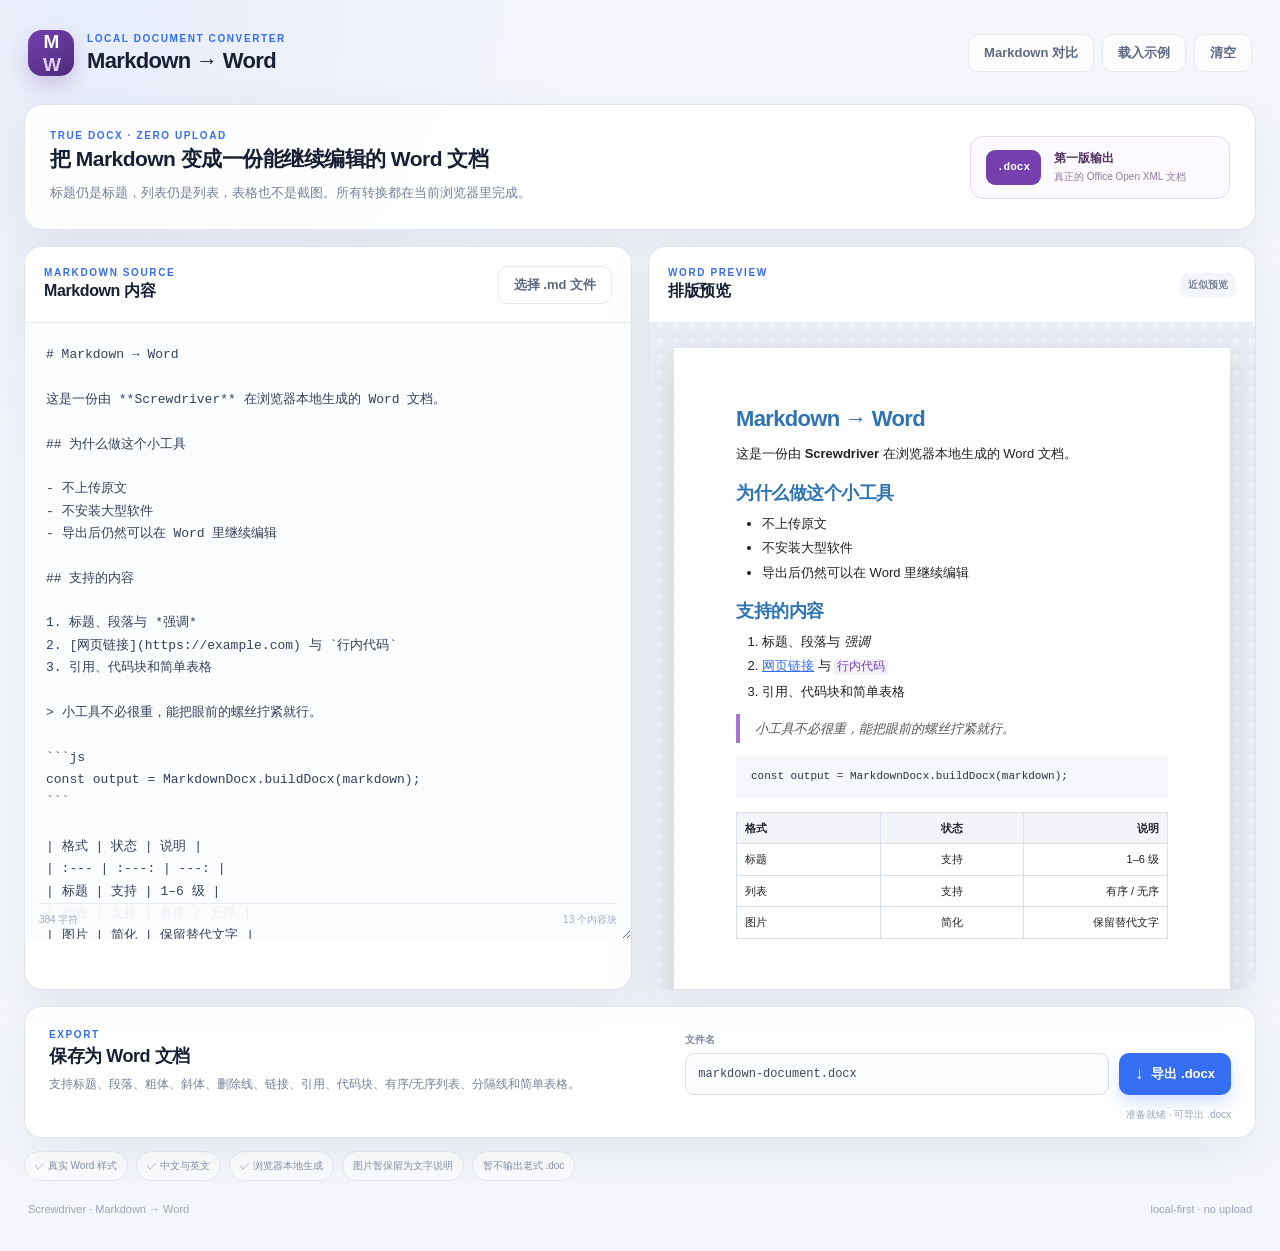
==== md-to-docx.html @ a99103b9 "Add local Markdown to Word converter Co-authored-by: OpenAI Codex <codex@openai.com>" ====
<!doctype html>
<html lang="zh-CN">
  <head>
    <meta charset="UTF-8" />
    <meta name="viewport" content="width=device-width, initial-scale=1.0" />
    <meta name="theme-color" content="#f5f7fb" />
    <title>Markdown → Word · Screwdriver</title>
    <link rel="stylesheet" href="styles.css" />
  </head>
  <body>
    <div class="app-shell converter-shell">
      <header class="topbar">
        <div class="brand-block">
          <div class="brand-mark brand-mark-docx" aria-hidden="true">M<span>W</span></div>
          <div>
            <p class="eyebrow">LOCAL DOCUMENT CONVERTER</p>
            <h1>Markdown → Word</h1>
          </div>
        </div>
        <nav class="topbar-actions" aria-label="工具切换">
          <a class="button button-quiet" href="index.html">Markdown 对比</a>
          <button class="button button-quiet" id="load-converter-example" type="button">载入示例</button>
          <button class="button button-quiet" id="clear-converter" type="button">清空</button>
        </nav>
      </header>

      <main>
        <section class="converter-intro panel" aria-labelledby="converter-title">
          <div>
            <p class="eyebrow">TRUE DOCX · ZERO UPLOAD</p>
            <h2 id="converter-title">把 Markdown 变成一份能继续编辑的 Word 文档</h2>
            <p class="converter-lead">标题仍是标题，列表仍是列表，表格也不是截图。所有转换都在当前浏览器里完成。</p>
          </div>
          <div class="format-note" aria-label="输出格式说明">
            <span class="format-badge">.docx</span>
            <div><strong>第一版输出</strong><span>真正的 Office Open XML 文档</span></div>
          </div>
        </section>

        <section class="converter-workspace">
          <article class="converter-editor panel" aria-labelledby="markdown-input-title">
            <div class="converter-card-heading">
              <div>
                <p class="eyebrow">MARKDOWN SOURCE</p>
                <h2 id="markdown-input-title">Markdown 内容</h2>
              </div>
              <label class="button button-quiet file-button" for="markdown-file">选择 .md 文件</label>
              <input id="markdown-file" class="visually-hidden" type="file" accept=".md,.markdown,text/markdown,text/plain" />
            </div>
            <div class="drop-zone" id="markdown-drop-zone">
              <textarea id="markdown-source" spellcheck="false" placeholder="# 文档标题&#10;&#10;粘贴 Markdown，或把 .md 文件拖到这里…"></textarea>
              <div class="editor-meta">
                <span id="markdown-count">0 字符</span>
                <span id="block-count">0 个内容块</span>
              </div>
            </div>
          </article>

          <article class="converter-preview panel" aria-labelledby="word-preview-title">
            <div class="converter-card-heading">
              <div>
                <p class="eyebrow">WORD PREVIEW</p>
                <h2 id="word-preview-title">排版预览</h2>
              </div>
              <span class="preview-label">近似预览</span>
            </div>
            <div class="word-stage">
              <div class="word-page" id="word-preview"></div>
            </div>
          </article>
        </section>

        <section class="export-panel panel" aria-labelledby="export-title">
          <div class="export-copy">
            <p class="eyebrow">EXPORT</p>
            <h2 id="export-title">保存为 Word 文档</h2>
            <p>支持标题、段落、粗体、斜体、删除线、链接、引用、代码块、有序/无序列表、分隔线和简单表格。</p>
          </div>
          <div class="export-controls">
            <label class="filename-field" for="docx-filename">
              <span>文件名</span>
              <input id="docx-filename" type="text" value="markdown-document.docx" autocomplete="off" />
            </label>
            <button class="button button-primary export-button" id="export-docx" type="button">
              <span class="button-icon" aria-hidden="true">↓</span>
              导出 .docx
            </button>
          </div>
          <div class="export-status" id="export-status" role="status" aria-live="polite">准备就绪 · 内容不会上传</div>
        </section>

        <section class="support-strip" aria-label="格式支持范围">
          <span>✓ 真实 Word 样式</span>
          <span>✓ 中文与英文</span>
          <span>✓ 浏览器本地生成</span>
          <span>图片暂保留为文字说明</span>
          <span>暂不输出老式 .doc</span>
        </section>
      </main>

      <footer class="footer">
        <span>Screwdriver · Markdown → Word</span>
        <span>local-first · no upload</span>
      </footer>
    </div>

    <script src="docx-engine.js"></script>
    <script src="md-to-docx.js"></script>
  </body>
</html>
---- styles.css ----
:root {
  --bg: #f4f6fa;
  --panel: #ffffff;
  --ink: #172033;
  --muted: #748097;
  --line: #e5eaf1;
  --line-strong: #d7deea;
  --blue: #356df3;
  --blue-dark: #2454cc;
  --blue-soft: #edf3ff;
  --green: #18875b;
  --green-soft: #e7f8ef;
  --red: #c64c58;
  --red-soft: #fff0f1;
  --review: #7540ae;
  --review-soft: #fbf8ff;
  --review-line: #a875d1;
  --shadow: 0 16px 50px rgba(42, 58, 92, 0.08);
  --radius: 18px;
}

* {
  box-sizing: border-box;
}

html {
  scroll-behavior: smooth;
}

body {
  margin: 0;
  min-width: 320px;
  color: var(--ink);
  background:
    radial-gradient(circle at 8% 0%, rgba(78, 128, 255, 0.08), transparent 30rem),
    var(--bg);
  font-family: Inter, ui-sans-serif, -apple-system, BlinkMacSystemFont, "Segoe UI", "PingFang SC", "Hiragino Sans GB", "Microsoft YaHei", sans-serif;
}

button,
textarea {
  font: inherit;
}

button {
  cursor: pointer;
}

.button {
  text-decoration: none;
}

.app-shell {
  width: min(1440px, calc(100% - 48px));
  margin: 0 auto;
  padding: 28px 0 36px;
}

.topbar,
.section-heading,
.summary-heading,
.diff-heading,
.control-bar,
.editor-card-heading,
.topbar-actions,
.brand-block,
.diff-navigation,
.legend,
.control-group {
  display: flex;
  align-items: center;
}

.topbar {
  justify-content: space-between;
  padding: 2px 4px 28px;
}

.brand-block {
  gap: 13px;
}

.brand-mark {
  display: grid;
  width: 46px;
  height: 46px;
  place-items: center;
  border-radius: 14px;
  color: #fff;
  background: linear-gradient(145deg, #4e81ff, #2f5fdf);
  box-shadow: 0 9px 20px rgba(53, 109, 243, 0.24);
  font-size: 19px;
  font-weight: 800;
  letter-spacing: -0.09em;
}

.brand-mark span {
  margin-left: -2px;
  color: #c8d7ff;
}

.eyebrow {
  margin: 0 0 4px;
  color: var(--blue);
  font-size: 10px;
  font-weight: 800;
  letter-spacing: 0.16em;
}

h1,
h2,
h3,
p {
  margin-top: 0;
}

h1 {
  margin-bottom: 0;
  font-size: 22px;
  letter-spacing: -0.03em;
}

h2 {
  margin-bottom: 0;
  font-size: 18px;
  letter-spacing: -0.025em;
}

h3 {
  margin-bottom: 8px;
  font-size: 17px;
}

.topbar-actions {
  gap: 8px;
}

.button {
  display: inline-flex;
  align-items: center;
  justify-content: center;
  gap: 8px;
  min-height: 38px;
  padding: 0 15px;
  border: 1px solid transparent;
  border-radius: 10px;
  font-size: 13px;
  font-weight: 700;
  transition: 160ms ease;
}

.button-quiet {
  color: #5d6a82;
  background: rgba(255, 255, 255, 0.72);
  border-color: var(--line);
}

.button-quiet:hover {
  color: var(--blue-dark);
  border-color: #bed0fa;
  background: #fff;
}

.button-primary {
  color: #fff;
  background: var(--blue);
  box-shadow: 0 7px 15px rgba(53, 109, 243, 0.22);
}

.button-primary:hover {
  background: var(--blue-dark);
  transform: translateY(-1px);
}

.button-icon {
  font-size: 17px;
  line-height: 0;
}

.panel {
  border: 1px solid rgba(215, 222, 234, 0.8);
  border-radius: var(--radius);
  background: rgba(255, 255, 255, 0.92);
  box-shadow: var(--shadow);
}

.input-section {
  padding: 25px;
}

.section-heading,
.summary-heading,
.diff-heading {
  justify-content: space-between;
  gap: 20px;
}

.helper-text,
.summary-note {
  margin: 0;
  color: var(--muted);
  font-size: 12px;
}

.input-grid {
  display: grid;
  grid-template-columns: repeat(2, minmax(0, 1fr));
  gap: 16px;
  margin-top: 22px;
}

.editor-card {
  overflow: hidden;
  border: 1px solid var(--line);
  border-radius: 14px;
  background: #fbfcfe;
}

.editor-card-heading {
  justify-content: space-between;
  min-height: 48px;
  padding: 0 15px;
  border-bottom: 1px solid var(--line);
  background: #fff;
  font-size: 12px;
}

.editor-card-heading > div {
  display: flex;
  align-items: center;
  gap: 8px;
}

.version-dot {
  width: 8px;
  height: 8px;
  border-radius: 50%;
}

.version-dot-old {
  background: #e7878f;
}

.version-dot-new {
  background: #48b989;
}

.card-label {
  color: #3b465d;
  font-weight: 800;
}

.card-caption,
.char-count {
  color: #98a2b5;
  font-size: 11px;
}

textarea {
  display: block;
  width: 100%;
  min-height: 262px;
  padding: 16px;
  resize: vertical;
  outline: none;
  border: 0;
  color: #34415a;
  background: transparent;
  font-family: "SFMono-Regular", Consolas, "Liberation Mono", Menlo, monospace;
  font-size: 13px;
  line-height: 1.75;
  tab-size: 2;
}

textarea:focus {
  box-shadow: inset 0 0 0 2px rgba(53, 109, 243, 0.18);
}

.control-bar {
  flex-wrap: wrap;
  gap: 18px;
  margin-top: 20px;
  padding-top: 19px;
  border-top: 1px solid var(--line);
}

.control-group {
  gap: 9px;
}

.control-label {
  color: #8792a7;
  font-size: 12px;
  font-weight: 700;
}

.segmented {
  display: inline-flex;
  padding: 3px;
  border: 1px solid var(--line);
  border-radius: 9px;
  background: #f6f8fb;
}

.segment {
  min-height: 28px;
  padding: 0 10px;
  border: 0;
  border-radius: 6px;
  color: #8490a5;
  background: transparent;
  font-size: 11px;
  font-weight: 800;
}

.segment.is-active {
  color: var(--blue-dark);
  background: #fff;
  box-shadow: 0 2px 7px rgba(44, 62, 100, 0.1);
}

.control-spacer {
  flex: 1;
}

.compare-status {
  color: #a0aabd;
  font-size: 12px;
}

.compare-status.is-complete {
  color: var(--green);
}

.summary-section {
  margin: 27px 0;
}

.summary-heading {
  padding: 0 3px 13px;
}

.summary-grid {
  display: grid;
  grid-template-columns: repeat(4, minmax(0, 1fr));
  gap: 12px;
}

.stat-card {
  position: relative;
  overflow: hidden;
  min-height: 112px;
  padding: 18px 19px 16px;
  border: 1px solid var(--line);
  border-radius: 14px;
  background: var(--panel);
  box-shadow: 0 7px 25px rgba(42, 58, 92, 0.045);
}

.stat-card::after {
  position: absolute;
  right: -21px;
  bottom: -34px;
  width: 87px;
  height: 87px;
  border-radius: 50%;
  content: "";
  opacity: 0.8;
}

.stat-card-added::after {
  background: var(--green-soft);
}

.stat-card-removed::after {
  background: var(--red-soft);
}

.stat-card-lines::after,
.stat-card-hunks::after {
  background: var(--blue-soft);
}

.stat-label,
.stat-subtitle {
  position: relative;
  z-index: 1;
  display: block;
}

.stat-label {
  color: #758198;
  font-size: 12px;
  font-weight: 800;
}

.stat-value {
  position: relative;
  z-index: 1;
  display: block;
  margin: 6px 0 3px;
  color: var(--ink);
  font-size: 29px;
  letter-spacing: -0.04em;
}

.stat-card-added .stat-value {
  color: var(--green);
}

.stat-card-removed .stat-value {
  color: var(--red);
}

.stat-subtitle {
  color: #a0aabd;
  font-size: 10px;
}

.diff-section {
  min-height: 420px;
  padding: 25px;
}

.diff-navigation {
  gap: 7px;
  color: #7c879b;
  font-size: 12px;
  font-weight: 700;
}

.icon-button {
  display: inline-grid;
  width: 30px;
  height: 30px;
  place-items: center;
  border: 1px solid var(--line);
  border-radius: 8px;
  color: #69768e;
  background: #fff;
  font-size: 16px;
}

.icon-button:hover {
  color: var(--blue);
  border-color: #bfd0fb;
  background: var(--blue-soft);
}

.legend {
  gap: 16px;
  margin: 19px 0 12px;
  color: #8a95a8;
  font-size: 11px;
}

.legend span {
  display: inline-flex;
  align-items: center;
  gap: 5px;
}

.legend-item-add,
.legend-item-remove {
  color: var(--review);
}

.legend-item-context {
  color: #8792a7;
}

.legend-swatch {
  width: 10px;
  height: 10px;
  border-radius: 3px;
}

.legend-add {
  background: #e8d9f5;
  border-bottom: 2px solid var(--review-line);
}

.legend-remove {
  position: relative;
  background: #f0e6f8;
}

.legend-remove::after {
  position: absolute;
  top: 4px;
  right: 1px;
  left: 1px;
  height: 1px;
  background: var(--review);
  content: "";
  transform: rotate(-18deg);
}

.legend-context {
  background: #e9edf3;
}

.diff-root {
  overflow: auto;
  max-height: 730px;
  border: 1px solid var(--line);
  border-radius: 12px;
  background: #fafbfd;
}

.diff-lines {
  min-width: 700px;
  color: #34415a;
  font-family: "SFMono-Regular", Consolas, "Liberation Mono", Menlo, monospace;
  font-size: 12px;
  line-height: 1.75;
}

.review-flow {
  min-width: 700px;
  color: #303b52;
  background: #fff;
  font-family: "SFMono-Regular", Consolas, "Liberation Mono", Menlo, monospace;
  font-size: 13px;
  line-height: 1.75;
}

.review-line {
  display: grid;
  grid-template-columns: 48px minmax(0, 1fr);
  min-height: 29px;
  padding: 2px 18px 2px 0;
  border-left: 3px solid transparent;
}

.review-line code {
  min-width: 0;
  overflow-wrap: anywhere;
  white-space: pre-wrap;
}

.review-line-number {
  padding-right: 12px;
  color: #bcc3cf;
  font-size: 11px;
  text-align: right;
  user-select: none;
}

.review-line-changed {
  border-left-color: var(--review-line);
  background: var(--review-soft);
}

.review-deletion,
.review-insertion {
  color: var(--review);
}

.review-deletion {
  text-decoration-line: line-through;
  text-decoration-color: var(--review);
  text-decoration-thickness: 1.5px;
}

.review-insertion {
  text-decoration-line: underline;
  text-decoration-color: var(--review-line);
  text-decoration-thickness: 2px;
  text-underline-offset: 3px;
}

.diff-row,
.side-cell {
  display: grid;
  grid-template-columns: 48px 30px minmax(0, 1fr);
  min-height: 28px;
  padding-right: 16px;
}

.diff-row code,
.side-cell code {
  min-width: 0;
  overflow-wrap: anywhere;
  white-space: pre-wrap;
}

.line-number {
  padding-right: 10px;
  color: #adb6c5;
  text-align: right;
  user-select: none;
}

.line-marker {
  color: #b2bbc9;
  text-align: center;
  user-select: none;
}

.diff-row-equal,
.side-cell-equal {
  background: #fff;
}

.diff-row-delete,
.side-cell-delete {
  color: #9d414c;
  background: #fff4f4;
}

.diff-row-insert,
.side-cell-insert {
  color: #176f4e;
  background: #effaf4;
}

.diff-row-delete .line-marker,
.side-cell-delete .line-marker {
  color: var(--red);
}

.diff-row-insert .line-marker,
.side-cell-insert .line-marker {
  color: var(--green);
}

.diff-row-empty,
.side-cell-empty {
  background: #f7f8fa;
}

del,
ins {
  padding: 1px 2px;
  border-radius: 3px;
  text-decoration-thickness: 1px;
}

del {
  color: #a73846;
  background: #ffdfe2;
}

ins {
  color: #126c49;
  background: #c9f1da;
  text-decoration: none;
}

.change-row.is-focused,
.side-row.is-focused {
  outline: 2px solid rgba(53, 109, 243, 0.52);
  outline-offset: -2px;
}

.side-row {
  display: grid;
  grid-template-columns: minmax(0, 1fr) minmax(0, 1fr);
  border-bottom: 1px solid #eef1f5;
}

.side-row:last-child {
  border-bottom: 0;
}

.side-cell {
  border-right: 1px solid #eef1f5;
}

.side-cell:last-child {
  border-right: 0;
}

.empty-state {
  display: grid;
  min-height: 365px;
  place-content: center;
  padding: 32px;
  color: #8792a7;
  text-align: center;
}

.empty-icon {
  display: grid;
  width: 46px;
  height: 46px;
  margin: 0 auto 15px;
  place-items: center;
  border-radius: 14px;
  color: var(--blue);
  background: var(--blue-soft);
  font-size: 25px;
  font-weight: 800;
}

.empty-state h3 {
  color: #536078;
}

.empty-state p {
  margin-bottom: 0;
  color: #a0aabd;
  font-size: 12px;
}

.empty-state-success .empty-icon {
  color: var(--green);
  background: var(--green-soft);
}

.footer {
  display: flex;
  justify-content: space-between;
  padding: 22px 4px 0;
  color: #9ba5b7;
  font-size: 11px;
}

/* Markdown → Word */

.visually-hidden {
  position: absolute;
  width: 1px;
  height: 1px;
  padding: 0;
  overflow: hidden;
  clip: rect(0, 0, 0, 0);
  white-space: nowrap;
  border: 0;
}

.brand-mark-docx {
  background: linear-gradient(145deg, #7540ae, #4e2b7c);
  box-shadow: 0 9px 20px rgba(117, 64, 174, 0.24);
  letter-spacing: -0.04em;
}

.brand-mark-docx span {
  margin-left: 1px;
  color: #e2cef5;
}

.converter-intro {
  display: flex;
  align-items: center;
  justify-content: space-between;
  gap: 32px;
  padding: 25px;
}

.converter-intro h2 {
  max-width: 720px;
  font-size: 21px;
}

.converter-lead {
  max-width: 760px;
  margin: 9px 0 0;
  color: var(--muted);
  font-size: 13px;
  line-height: 1.7;
}

.format-note {
  display: flex;
  min-width: 260px;
  align-items: center;
  gap: 13px;
  padding: 13px 15px;
  border: 1px solid #e7dcef;
  border-radius: 13px;
  background: #fcf9ff;
}

.format-note div {
  display: grid;
  gap: 3px;
}

.format-note strong {
  color: #4f315f;
  font-size: 12px;
}

.format-note span:not(.format-badge) {
  color: #907c9d;
  font-size: 10px;
}

.format-badge {
  display: grid;
  min-width: 55px;
  min-height: 35px;
  place-items: center;
  border-radius: 9px;
  color: #fff;
  background: var(--review);
  font-family: "SFMono-Regular", Consolas, monospace;
  font-size: 11px;
  font-weight: 800;
}

.converter-workspace {
  display: grid;
  grid-template-columns: minmax(0, 1fr) minmax(0, 1fr);
  gap: 16px;
  margin: 16px 0;
}

.converter-editor,
.converter-preview {
  min-width: 0;
  overflow: hidden;
}

.converter-card-heading {
  display: flex;
  min-height: 76px;
  align-items: center;
  justify-content: space-between;
  gap: 18px;
  padding: 17px 19px;
  border-bottom: 1px solid var(--line);
  background: #fff;
}

.converter-card-heading .eyebrow {
  margin-bottom: 3px;
}

.converter-card-heading h2 {
  font-size: 16px;
}

.file-button {
  flex: 0 0 auto;
  cursor: pointer;
}

.drop-zone {
  position: relative;
  background: #fbfcfe;
  transition: box-shadow 160ms ease, background 160ms ease;
}

.drop-zone.is-dragging {
  background: #f4f0fa;
  box-shadow: inset 0 0 0 2px rgba(117, 64, 174, 0.32);
}

.drop-zone textarea {
  min-height: 616px;
  padding: 21px 21px 50px;
  line-height: 1.72;
}

.editor-meta {
  position: absolute;
  right: 14px;
  bottom: 12px;
  left: 14px;
  display: flex;
  justify-content: space-between;
  padding-top: 9px;
  border-top: 1px solid rgba(229, 234, 241, 0.86);
  color: #a0aabd;
  background: rgba(251, 252, 254, 0.93);
  font-size: 10px;
  pointer-events: none;
}

.preview-label {
  padding: 5px 8px;
  border-radius: 7px;
  color: #7b879b;
  background: #f3f5f8;
  font-size: 10px;
  font-weight: 700;
}

.word-stage {
  min-height: 666px;
  max-height: 666px;
  padding: 25px;
  overflow: auto;
  background:
    linear-gradient(135deg, rgba(255, 255, 255, 0.32) 25%, transparent 25%) -8px 0/16px 16px,
    #e9edf3;
}

.word-page {
  width: min(100%, 680px);
  min-height: 790px;
  margin: 0 auto;
  padding: 58px 62px 70px;
  color: #202124;
  background: #fff;
  box-shadow: 0 10px 32px rgba(35, 46, 67, 0.14);
  font-family: "Arial Unicode MS", Calibri, "Segoe UI", sans-serif;
  font-size: 13px;
  line-height: 1.5;
}

.word-page h1,
.word-page h2,
.word-page h3,
.word-page h4,
.word-page h5,
.word-page h6 {
  color: #2e74b5;
  font-family: "Arial Unicode MS", Calibri, "Segoe UI", sans-serif;
  line-height: 1.2;
}

.word-page h1 {
  margin: 21px 0 12px;
  font-size: 22px;
}

.word-page h1:first-child {
  margin-top: 0;
}

.word-page h2 {
  margin: 19px 0 9px;
  font-size: 18px;
}

.word-page h3 {
  margin: 15px 0 7px;
  color: #1f4d78;
  font-size: 16px;
}

.word-page h4,
.word-page h5,
.word-page h6 {
  margin: 13px 0 6px;
  color: #25334c;
  font-size: 14px;
}

.word-page p {
  margin: 0 0 9px;
}

.word-page ul,
.word-page ol {
  margin: 0 0 11px;
  padding-left: 26px;
}

.word-page li {
  margin: 0 0 5px;
}

.word-page blockquote {
  margin: 12px 0;
  padding: 5px 0 5px 15px;
  border-left: 4px solid #a875d1;
  color: #555;
  font-style: italic;
}

.word-page pre {
  margin: 12px 0;
  padding: 13px 15px;
  overflow: auto;
  border-radius: 3px;
  color: #283244;
  background: #f5f7fa;
  font-family: Consolas, Menlo, monospace;
  font-size: 11px;
  line-height: 1.5;
  white-space: pre-wrap;
}

.word-page :not(pre) > code {
  padding: 1px 3px;
  color: #7540ae;
  background: #f5f1fa;
  font-family: Consolas, Menlo, monospace;
  font-size: 0.92em;
}

.word-page a {
  color: var(--blue);
}

.word-page hr {
  margin: 17px 0;
  border: 0;
  border-top: 1px solid #d7deea;
}

.preview-table-wrap {
  margin: 14px 0;
  overflow-x: auto;
}

.word-page table {
  width: 100%;
  border-collapse: collapse;
  table-layout: fixed;
  font-size: 11px;
}

.word-page th,
.word-page td {
  padding: 7px 8px;
  border: 1px solid #d7deea;
  vertical-align: middle;
  overflow-wrap: anywhere;
}

.word-page th {
  background: #f2f4f7;
}

.preview-empty {
  display: grid;
  min-height: 660px;
  place-items: center;
  color: #a0aabd;
  text-align: center;
}

.export-panel {
  position: relative;
  display: grid;
  grid-template-columns: minmax(280px, 1fr) minmax(420px, 0.9fr);
  gap: 30px;
  align-items: end;
  padding: 22px 24px 42px;
}

.export-copy h2 {
  margin-bottom: 7px;
}

.export-copy p:last-child {
  max-width: 700px;
  margin-bottom: 0;
  color: var(--muted);
  font-size: 12px;
  line-height: 1.65;
}

.export-controls {
  display: flex;
  align-items: end;
  gap: 10px;
}

.filename-field {
  display: grid;
  flex: 1;
  gap: 6px;
  color: #7b879b;
  font-size: 10px;
  font-weight: 700;
}

.filename-field input {
  width: 100%;
  min-height: 42px;
  padding: 0 12px;
  outline: 0;
  border: 1px solid var(--line-strong);
  border-radius: 9px;
  color: #3b465d;
  background: #fbfcfe;
  font: 12px "SFMono-Regular", Consolas, monospace;
}

.filename-field input:focus {
  border-color: #aebff0;
  box-shadow: 0 0 0 3px rgba(53, 109, 243, 0.1);
}

.export-button {
  min-height: 42px;
  white-space: nowrap;
}

.export-status {
  position: absolute;
  right: 24px;
  bottom: 15px;
  left: 24px;
  color: #9ba5b7;
  font-size: 10px;
  text-align: right;
}

.export-status.is-success {
  color: var(--green);
}

.export-status.is-error {
  color: var(--red);
}

.support-strip {
  display: flex;
  flex-wrap: wrap;
  gap: 8px;
  margin-top: 13px;
}

.support-strip span {
  padding: 7px 10px;
  border: 1px solid var(--line);
  border-radius: 999px;
  color: #8490a5;
  background: rgba(255, 255, 255, 0.74);
  font-size: 10px;
}

@media (max-width: 900px) {
  .app-shell {
    width: min(100% - 28px, 760px);
    padding-top: 18px;
  }

  .input-grid,
  .summary-grid {
    grid-template-columns: repeat(2, minmax(0, 1fr));
  }

  .control-spacer {
    display: none;
  }

  .converter-intro,
  .export-panel {
    align-items: stretch;
    grid-template-columns: 1fr;
  }

  .converter-intro {
    flex-direction: column;
  }

  .format-note {
    min-width: 0;
  }

  .converter-workspace {
    grid-template-columns: 1fr;
  }

  .drop-zone textarea {
    min-height: 430px;
  }

  .word-stage {
    min-height: 570px;
    max-height: 650px;
  }

  .word-page {
    min-height: 720px;
  }
}

@media (max-width: 620px) {
  .app-shell {
    width: min(100% - 20px, 520px);
  }

  .topbar,
  .section-heading,
  .summary-heading,
  .diff-heading {
    align-items: flex-start;
    flex-direction: column;
  }

  .topbar {
    gap: 18px;
  }

  .topbar-actions {
    width: 100%;
  }

  .topbar-actions .button {
    flex: 1;
  }

  .input-section,
  .diff-section {
    padding: 17px;
  }

  .input-grid,
  .summary-grid {
    grid-template-columns: 1fr;
  }

  .control-bar {
    align-items: flex-start;
    flex-direction: column;
  }

  .control-spacer {
    display: none;
  }

  .compare-status {
    order: 4;
  }

  .control-bar .button-primary {
    width: 100%;
  }

  .footer {
    gap: 8px;
    flex-direction: column;
  }

  .converter-intro,
  .converter-card-heading,
  .export-panel {
    padding-right: 17px;
    padding-left: 17px;
  }

  .converter-card-heading {
    align-items: flex-start;
    flex-direction: column;
  }

  .file-button {
    width: 100%;
  }

  .word-stage {
    padding: 11px;
  }

  .word-page {
    min-height: 650px;
    padding: 34px 28px 44px;
  }

  .export-controls {
    align-items: stretch;
    flex-direction: column;
  }

  .export-button {
    width: 100%;
  }

  .support-strip {
    gap: 6px;
  }
}
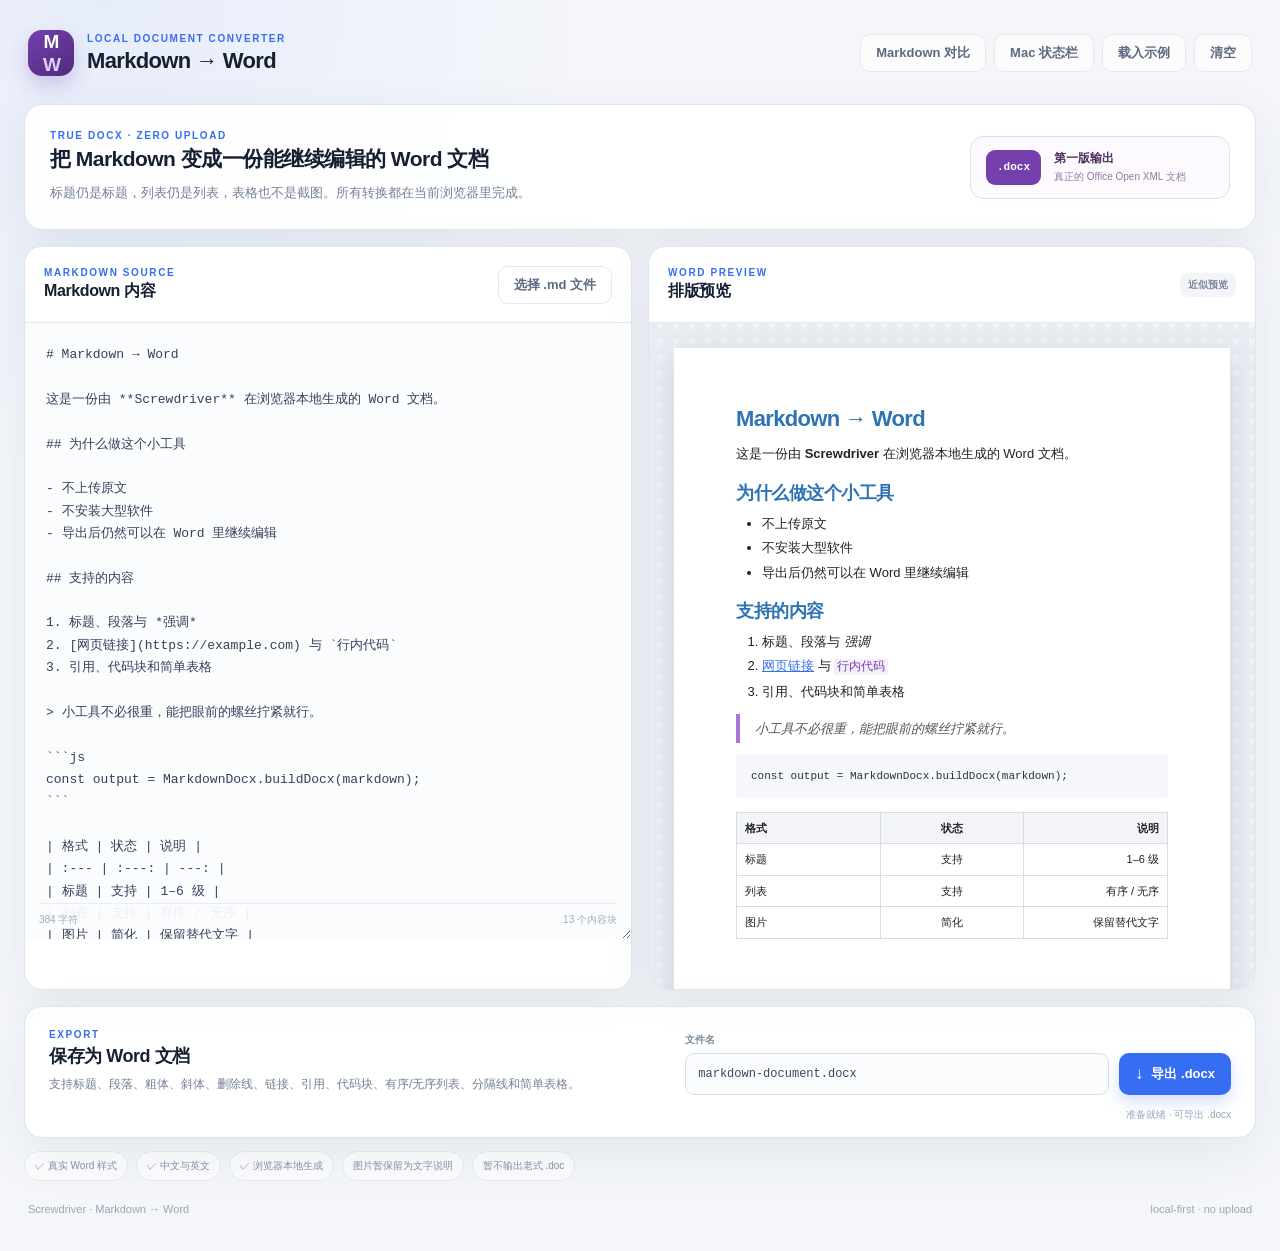
==== commit 60c1dbc6: "Integrate Mac Stats Bar into Screwdriver Import the tested expandable-tray app from mac_stats_bar at" ====
--- a/md-to-docx.html
+++ b/md-to-docx.html
@@ -19,6 +19,7 @@
         </div>
         <nav class="topbar-actions" aria-label="工具切换">
           <a class="button button-quiet" href="index.html">Markdown 对比</a>
+          <a class="button button-quiet" href="mac-stats-bar.html">Mac 状态栏</a>
           <button class="button button-quiet" id="load-converter-example" type="button">载入示例</button>
           <button class="button button-quiet" id="clear-converter" type="button">清空</button>
         </nav>
--- a/styles.css
+++ b/styles.css
@@ -73,6 +73,8 @@
 
 .topbar {
   justify-content: space-between;
+  flex-wrap: wrap;
+  gap: 18px;
   padding: 2px 4px 28px;
 }
 
@@ -132,6 +134,7 @@
 }
 
 .topbar-actions {
+  flex-wrap: wrap;
   gap: 8px;
 }
 
